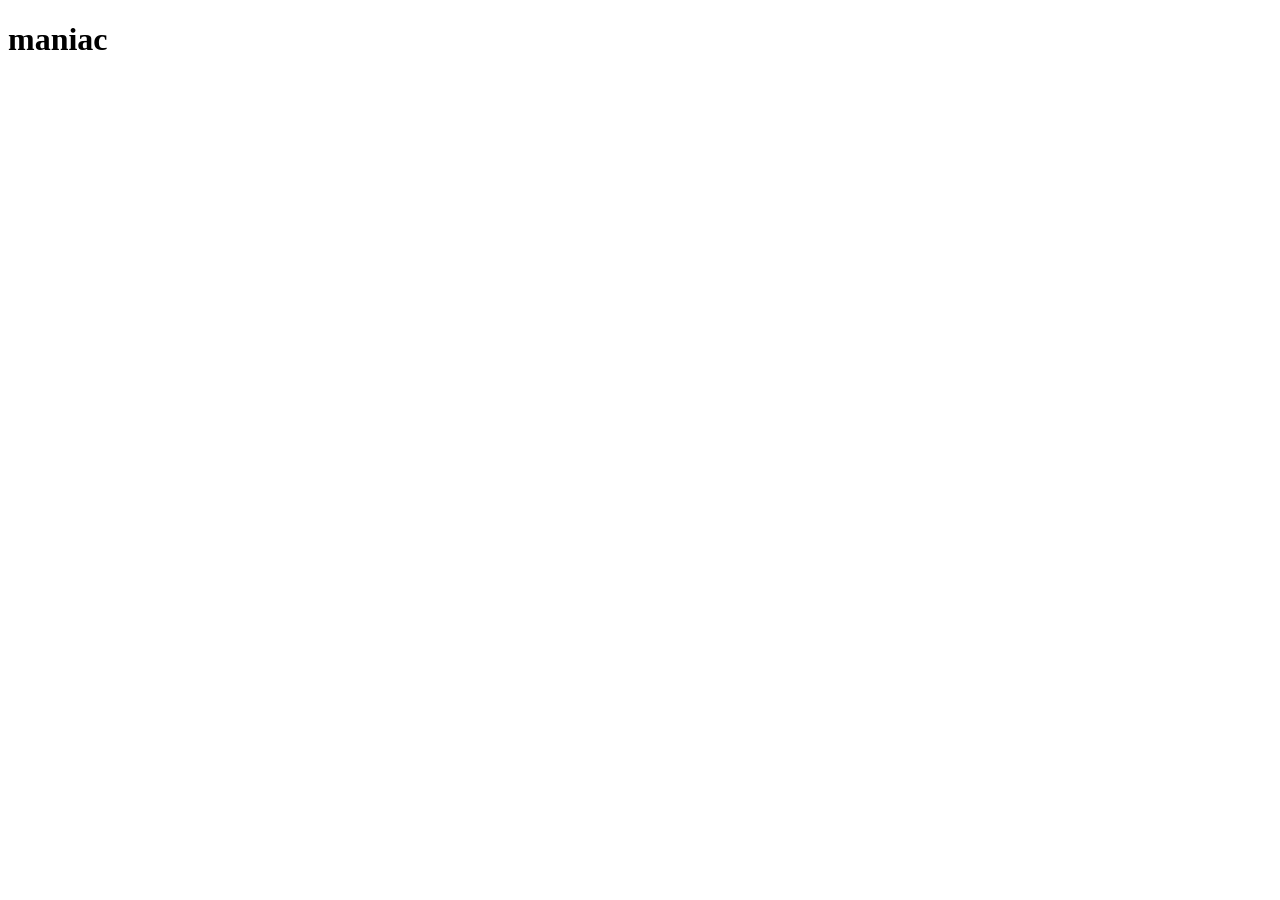
==== index.html @ 3680009d "yo" ====
<!DOCTYPE html>
<html lang="en">
<head>
    <meta charset="UTF-8">
    <meta http-equiv="X-UA-Compatible" content="IE=edge">
    <meta name="viewport" content="width=device-width, initial-scale=1.0">
    <title>Document</title>
</head>
<h1>maniac
    
</h1>
<body>
    
</body>
</html>
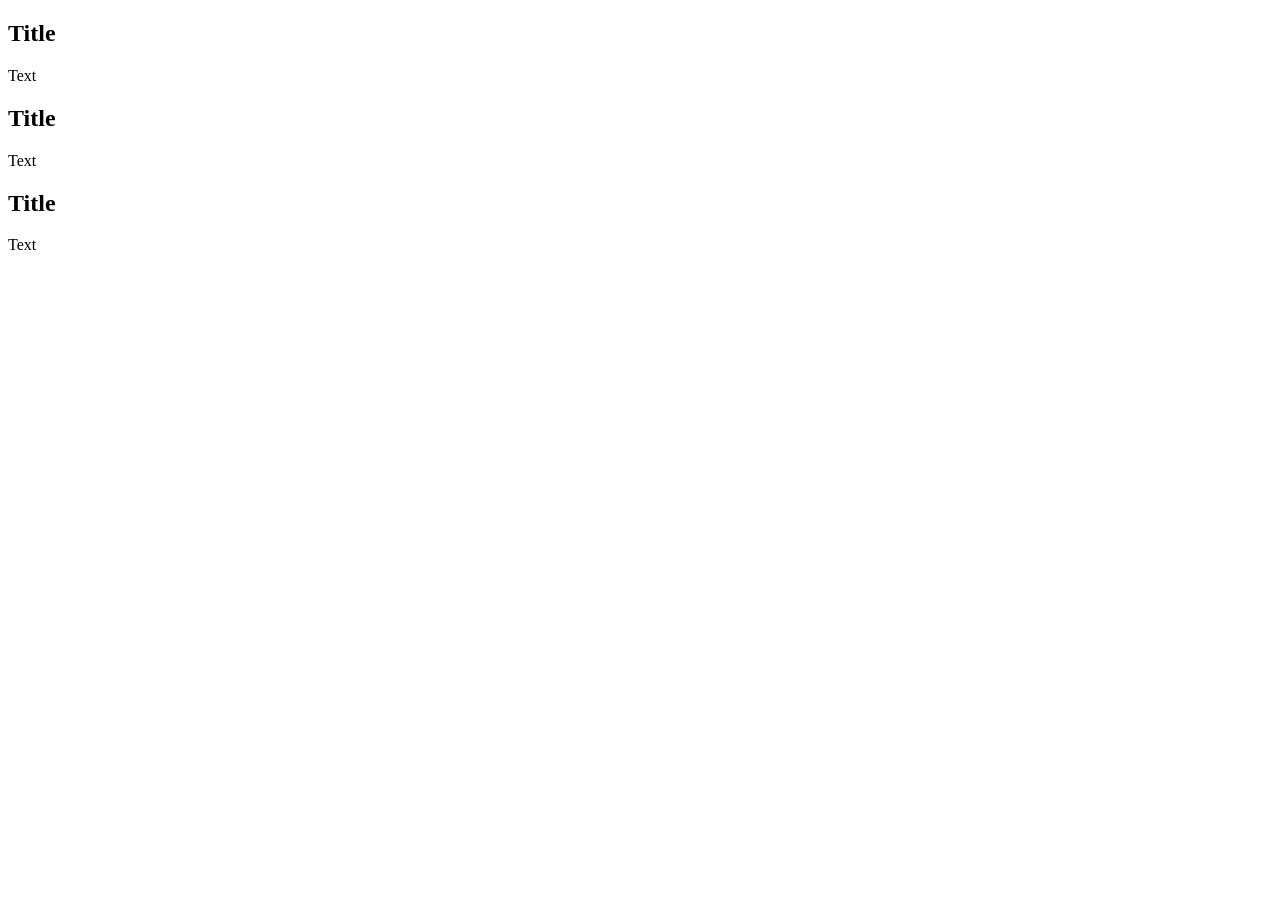
==== commit 804bf000: "html" ====
--- a/index.html
+++ b/index.html
@@ -6,10 +6,30 @@
     <meta name="viewport" content="width=device-width, initial-scale=1.0">
     <title>Document</title>
 </head>
-<h1>maniac
-    
-</h1>
 <body>
+    <section class="container">
+        <div calss="card">
+            <div card="card-image"></div>
+            <h2>Title</h2>
+            <p>Text</p>
+        </div>
+        <div class="card">
+            <div calss="card-image"></div>
+            <h2>Title</h2>
+            <p>Text</p>
+
+        </div>
+        <div class="card">
+            <div calss="card-image"></div>
+            <h2>Title</h2>
+            <p>Text</p>
+
+        </div>
+
+
+        
+    </section>
+
     
 </body>
 </html>
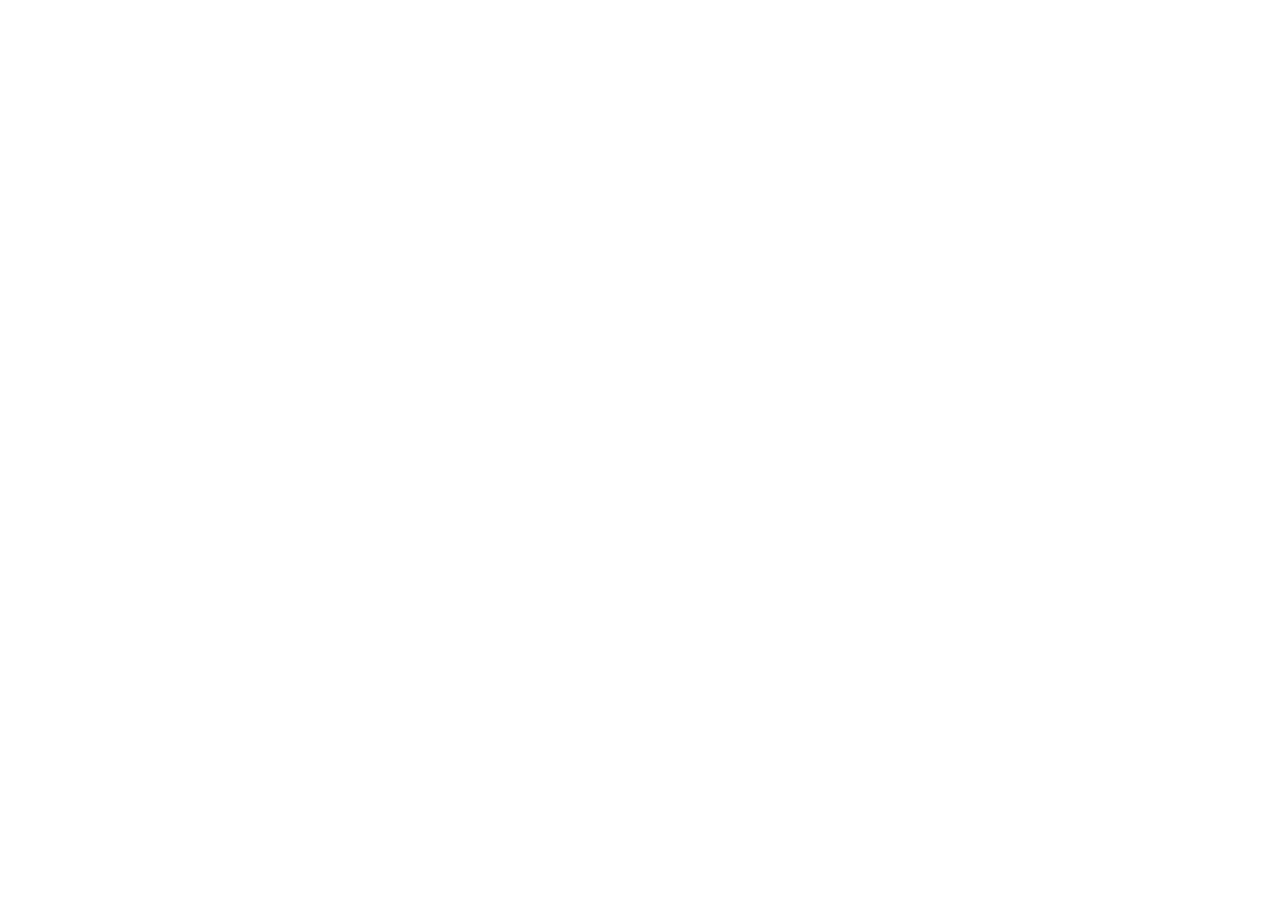
==== commit e2bf0b23: "Create index.html" ====
--- a/index.html
+++ b/index.html
@@ -7,29 +7,6 @@
     <title>Document</title>
 </head>
 <body>
-    <section class="container">
-        <div calss="card">
-            <div card="card-image"></div>
-            <h2>Title</h2>
-            <p>Text</p>
-        </div>
-        <div class="card">
-            <div calss="card-image"></div>
-            <h2>Title</h2>
-            <p>Text</p>
-
-        </div>
-        <div class="card">
-            <div calss="card-image"></div>
-            <h2>Title</h2>
-            <p>Text</p>
-
-        </div>
-
-
-        
-    </section>
-
     
 </body>
-</html>+</html>
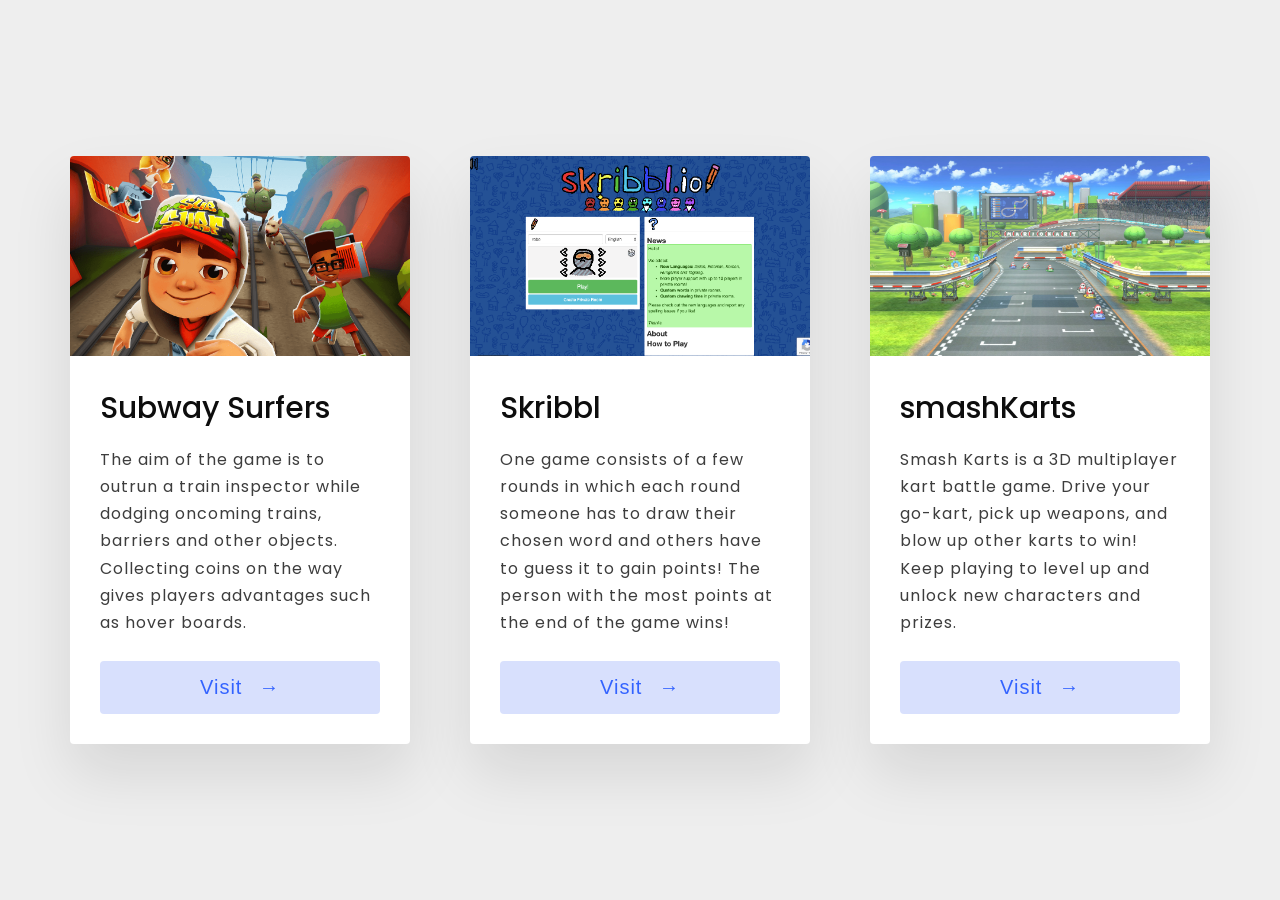
==== commit 469ad15e: "almost" ====
--- a/index.html
+++ b/index.html
@@ -1,12 +1,58 @@
 <!DOCTYPE html>
 <html lang="en">
-<head>
-    <meta charset="UTF-8">
-    <meta http-equiv="X-UA-Compatible" content="IE=edge">
-    <meta name="viewport" content="width=device-width, initial-scale=1.0">
-    <title>Document</title>
-</head>
-<body>
-    
-</body>
+  <head>
+    <meta charset="UTF-8" />
+    <meta name="viewport" content="width=device-width, initial-scale=1.0" />
+    <title>webIQ</title>
+
+    <link rel="stylesheet" href="style.css" />
+  </head>
+
+  <body>
+    <div class="grid">
+      <div class="grid-item">
+        <div class="card">
+          <img class="card-img" src="./img/subway_surfers.png" />
+          <div class="card-content">
+            <h1 class="card-header">Subway Surfers</h1>
+            <p class="card-text">
+                The aim of the game is to outrun a train inspector while dodging oncoming trains, 
+                barriers and other objects. Collecting coins on the way gives players advantages such as hover boards.
+            </p>
+            <button class="card-btn">Visit <span>&rarr;</span></button>
+          </div>
+        </div>
+      </div>
+      <div class="grid-item">
+        <div class="card">
+          <img
+            class="card-img"
+            src="./img/skribble.png"
+            
+          />
+          <div class="card-content">
+            <h1 class="card-header">Skribbl</h1>
+            <p class="card-text">
+                One game consists of a few rounds in which each round someone has to draw their chosen word and others 
+                have to guess it to gain points! The person with the most points at the end of the game wins!
+            </p>
+            <button class="card-btn">Visit <span>&rarr;</span></button>
+          </div>
+        </div>
+      </div>
+      <div class="grid-item">
+        <div class="card">
+          <img class="card-img" src="./img/smashkarts.png" />
+          <div class="card-content">
+            <h1 class="card-header">smashKarts</h1>
+            <p class="card-text">
+                Smash Karts is a 3D multiplayer kart battle game. 
+                Drive your go-kart, pick up weapons, and blow up other karts to win! Keep playing to level up and unlock new characters and prizes.
+            </p>
+            <button class="card-btn">Visit <span>&rarr;</span></button>
+          </div>
+        </div>
+      </div>
+    </div>
+  </body>
 </html>
--- a/style.css
+++ b/style.css
@@ -0,0 +1,108 @@
+@import url("https://fonts.googleapis.com/css?family=Poppins&display=swap");
+
+* {
+  margin: 0;
+  padding: 0;
+}
+
+html {
+  box-sizing: border-box;
+  font-size: 62.5%;
+}
+
+body {
+  background-color: #eee;
+  font-family: "Poppins", sans-serif;
+  display: flex;
+  justify-content: center;
+  align-items: center;
+  min-height: 100vh;
+}
+
+.grid {
+  display: grid;
+  width: 114em;
+  grid-gap: 6rem;
+  grid-template-columns: repeat(auto-fit, minmax(30rem, 1fr));
+  align-items: start;
+}
+
+.grid-item {
+  background-color: #fff;
+  border-radius: 0.4rem;
+  overflow: hidden;
+  box-shadow: 0 3rem 6rem rgba(0, 0, 0, 0.1);
+  cursor: pointer;
+  transition: 0.2s;
+}
+
+.grid-item:hover {
+  transform: translateY(-0.5%);
+  box-shadow: 0 4rem 8rem rgba(0, 0, 0, 0.5);
+}
+
+.card-img {
+  display: block;
+  width: 100%;
+  height: 20rem;
+  object-fit: cover;
+}
+
+.card-content {
+  padding: 3rem;
+}
+
+.card-header {
+  font-size: 3rem;
+  font-weight: 500;
+  color: #0d0d0d;
+  margin-bottom: 1.5rem;
+}
+
+.card-text {
+  font-size: 1.6rem;
+  letter-spacing: 0.1rem;
+  line-height: 1.7;
+  color: #3d3d3d;
+  margin-bottom: 2.5rem;
+}
+
+.card-btn {
+  display: block;
+  width: 100%;
+  padding: 1.5rem;
+  font-size: 2rem;
+  text-align: center;
+  color: #3363ff;
+  background-color: #d8e0fd;
+  border: none;
+  border-radius: 0.4rem;
+  transition: 0.2s;
+  cursor: pointer;
+  letter-spacing: 0.1rem;
+}
+
+.card-btn span {
+  margin-left: 1rem;
+  transition: 0.2s;
+}
+
+.card-btn:hover,
+.card-btn:active {
+  background-color: #c2cffc;
+}
+
+.card-btn:hover span,
+.card-btn:active span {
+  margin-left: 1.5rem;
+}
+
+@media only screen and (max-width: 60em) {
+  body {
+    padding: 3rem;
+  }
+
+  .grid {
+    grid-gap: 3rem;
+  }
+}
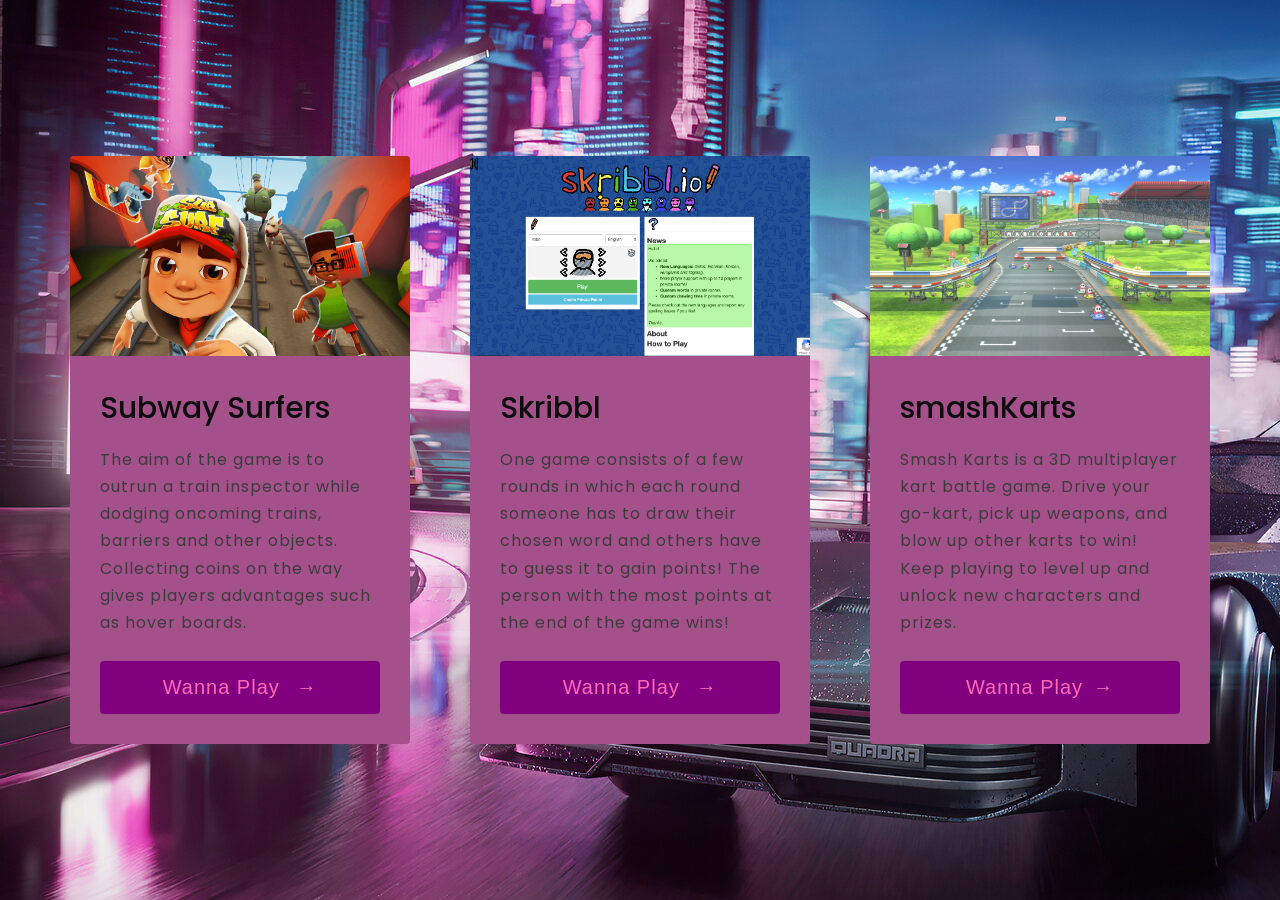
==== commit d7c4676f: "finish almost" ====
--- a/index.html
+++ b/index.html
@@ -3,7 +3,7 @@
   <head>
     <meta charset="UTF-8" />
     <meta name="viewport" content="width=device-width, initial-scale=1.0" />
-    <title>webIQ</title>
+    <title>Maniac</title>
 
     <link rel="stylesheet" href="style.css" />
   </head>
@@ -19,7 +19,7 @@
                 The aim of the game is to outrun a train inspector while dodging oncoming trains, 
                 barriers and other objects. Collecting coins on the way gives players advantages such as hover boards.
             </p>
-            <button class="card-btn">Visit <span>&rarr;</span></button>
+            <button class="card-btn">Wanna Play <span>&rarr;</span></button>
           </div>
         </div>
       </div>
@@ -36,7 +36,7 @@
                 One game consists of a few rounds in which each round someone has to draw their chosen word and others 
                 have to guess it to gain points! The person with the most points at the end of the game wins!
             </p>
-            <button class="card-btn">Visit <span>&rarr;</span></button>
+            <button class="card-btn">Wanna Play <span>&rarr;</span></button>
           </div>
         </div>
       </div>
@@ -49,7 +49,7 @@
                 Smash Karts is a 3D multiplayer kart battle game. 
                 Drive your go-kart, pick up weapons, and blow up other karts to win! Keep playing to level up and unlock new characters and prizes.
             </p>
-            <button class="card-btn">Visit <span>&rarr;</span></button>
+            <button class="card-btn">Wanna Play<span>&rarr;</span></button>
           </div>
         </div>
       </div>
--- a/style.css
+++ b/style.css
@@ -11,7 +11,7 @@
 }
 
 body {
-  background-color: #eee;
+  background-image: url(../img/background.jpg);
   font-family: "Poppins", sans-serif;
   display: flex;
   justify-content: center;
@@ -28,18 +28,20 @@
 }
 
 .grid-item {
-  background-color: #fff;
+  background-color: #a4508b;
+  
   border-radius: 0.4rem;
   overflow: hidden;
-  box-shadow: 0 3rem 6rem rgba(0, 0, 0, 0.1);
+  box-shadow: #800080;
   cursor: pointer;
   transition: 0.2s;
 }
 
 .grid-item:hover {
   transform: translateY(-0.5%);
-  box-shadow: 0 4rem 8rem rgba(0, 0, 0, 0.5);
+  box-shadow:#800080;
 }
+
 
 .card-img {
   display: block;
@@ -73,14 +75,15 @@
   padding: 1.5rem;
   font-size: 2rem;
   text-align: center;
-  color: #3363ff;
-  background-color: #d8e0fd;
-  border: none;
+  color: #FF69B4;
+  background-color: #800080;
+  border:none;
   border-radius: 0.4rem;
   transition: 0.2s;
   cursor: pointer;
   letter-spacing: 0.1rem;
 }
+
 
 .card-btn span {
   margin-left: 1rem;
@@ -89,7 +92,7 @@
 
 .card-btn:hover,
 .card-btn:active {
-  background-color: #c2cffc;
+  background-color: #FFC0CB;
 }
 
 .card-btn:hover span,
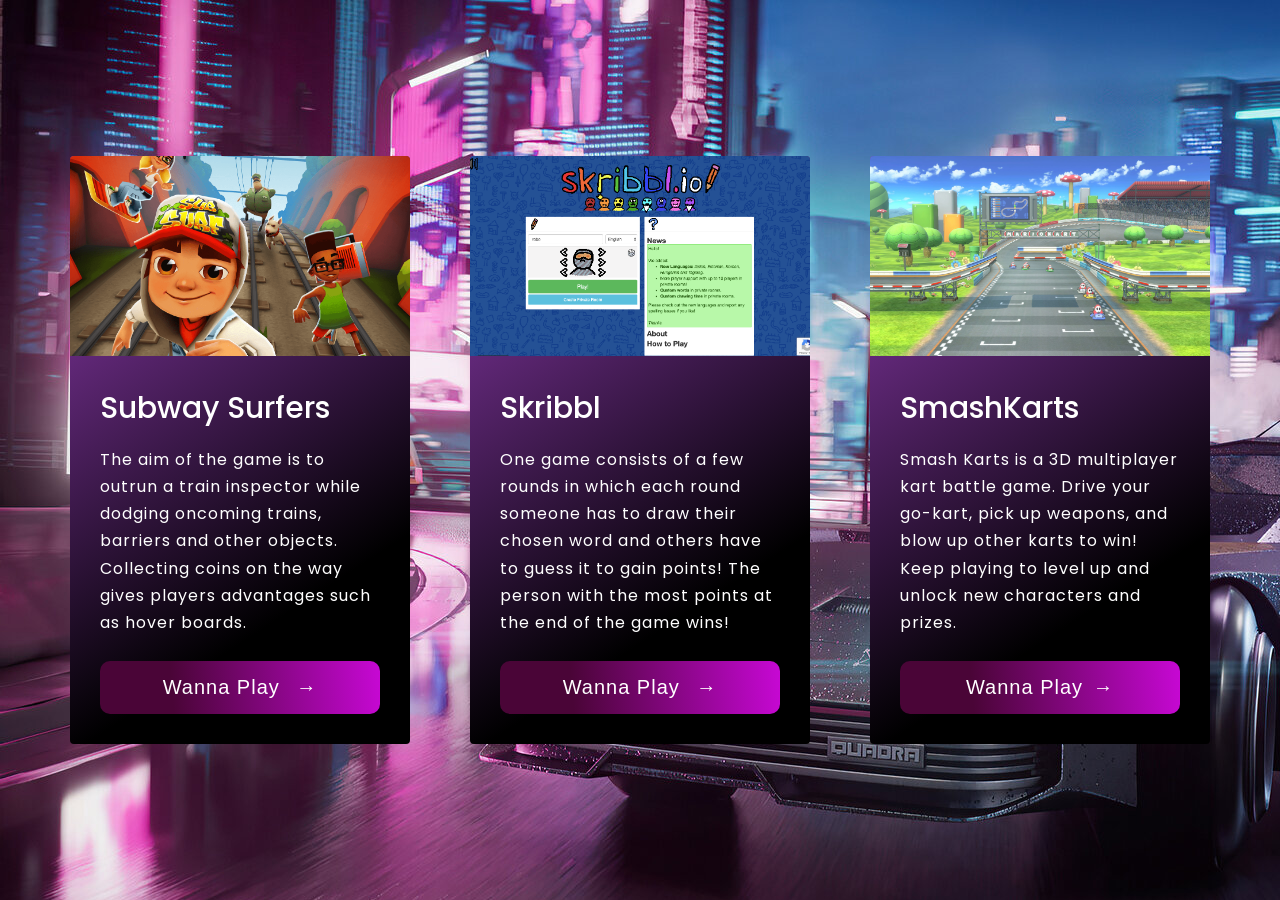
==== commit f110d885: "finish for now" ====
--- a/index.html
+++ b/index.html
@@ -44,7 +44,7 @@
         <div class="card">
           <img class="card-img" src="./img/smashkarts.png" />
           <div class="card-content">
-            <h1 class="card-header">smashKarts</h1>
+            <h1 class="card-header">SmashKarts</h1>
             <p class="card-text">
                 Smash Karts is a 3D multiplayer kart battle game. 
                 Drive your go-kart, pick up weapons, and blow up other karts to win! Keep playing to level up and unlock new characters and prizes.
--- a/style.css
+++ b/style.css
@@ -28,7 +28,8 @@
 }
 
 .grid-item {
-  background-color: #a4508b;
+  background-color:  #923cb5;
+  background-image: linear-gradient(147deg, #923cb5 0%, #000000 74%);;
   
   border-radius: 0.4rem;
   overflow: hidden;
@@ -57,15 +58,16 @@
 .card-header {
   font-size: 3rem;
   font-weight: 500;
-  color: #0d0d0d;
+  color: #fff;
   margin-bottom: 1.5rem;
+  
 }
 
 .card-text {
   font-size: 1.6rem;
   letter-spacing: 0.1rem;
   line-height: 1.7;
-  color: #3d3d3d;
+  color: #fff;
   margin-bottom: 2.5rem;
 }
 
@@ -75,10 +77,11 @@
   padding: 1.5rem;
   font-size: 2rem;
   text-align: center;
-  color: #FF69B4;
-  background-color: #800080;
-  border:none;
-  border-radius: 0.4rem;
+  color: #fff;
+  background-color:  #6247aa;
+  background-image: linear-gradient(265deg, #c708d4 0%, #4a0537 74%);
+  border: #000;
+  border-radius: 1rem;
   transition: 0.2s;
   cursor: pointer;
   letter-spacing: 0.1rem;
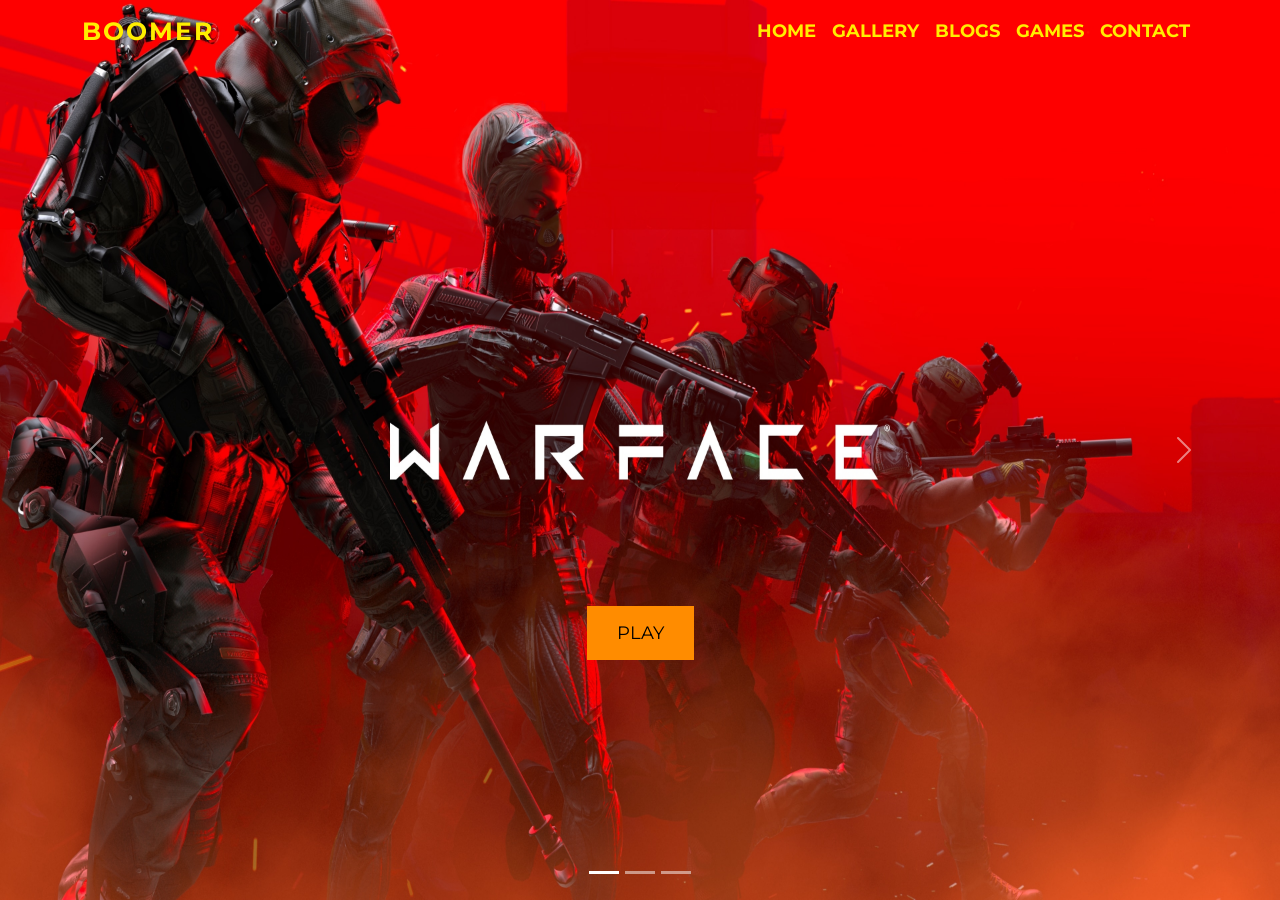
==== commit 69566260: "Banner page" ====
--- a/index.html
+++ b/index.html
@@ -1,58 +1,75 @@
 <!DOCTYPE html>
+<!--divinectorweb.com-->
 <html lang="en">
-  <head>
-    <meta charset="UTF-8" />
-    <meta name="viewport" content="width=device-width, initial-scale=1.0" />
-    <title>Maniac</title>
+<head>
+	<meta charset="UTF-8">
+	<title>BOOMER</title>
+	<link href="https://fonts.googleapis.com/css2?family=Montserrat:wght@400;500;700;900&display=swap" rel="stylesheet">
+	<link href="https://cdn.jsdelivr.net/npm/bootstrap@5.1.0/dist/css/bootstrap.min.css" rel="stylesheet">
+	<link href="https://cdnjs.cloudflare.com/ajax/libs/animate.css/3.7.2/animate.min.css" rel="stylesheet">
+	<link href="style.css" rel="stylesheet">
+</head>
+<body>
+    <!--Navbar-->
 
-    <link rel="stylesheet" href="style.css" />
-  </head>
-
-  <body>
-    <div class="grid">
-      <div class="grid-item">
-        <div class="card">
-          <img class="card-img" src="./img/subway_surfers.png" />
-          <div class="card-content">
-            <h1 class="card-header">Subway Surfers</h1>
-            <p class="card-text">
-                The aim of the game is to outrun a train inspector while dodging oncoming trains, 
-                barriers and other objects. Collecting coins on the way gives players advantages such as hover boards.
-            </p>
-            <button class="card-btn">Wanna Play <span>&rarr;</span></button>
-          </div>
-        </div>
-      </div>
-      <div class="grid-item">
-        <div class="card">
-          <img
-            class="card-img"
-            src="./img/skribble.png"
-            
-          />
-          <div class="card-content">
-            <h1 class="card-header">Skribbl</h1>
-            <p class="card-text">
-                One game consists of a few rounds in which each round someone has to draw their chosen word and others 
-                have to guess it to gain points! The person with the most points at the end of the game wins!
-            </p>
-            <button class="card-btn">Wanna Play <span>&rarr;</span></button>
-          </div>
-        </div>
-      </div>
-      <div class="grid-item">
-        <div class="card">
-          <img class="card-img" src="./img/smashkarts.png" />
-          <div class="card-content">
-            <h1 class="card-header">SmashKarts</h1>
-            <p class="card-text">
-                Smash Karts is a 3D multiplayer kart battle game. 
-                Drive your go-kart, pick up weapons, and blow up other karts to win! Keep playing to level up and unlock new characters and prizes.
-            </p>
-            <button class="card-btn">Wanna Play<span>&rarr;</span></button>
-          </div>
-        </div>
-      </div>
-    </div>
-  </body>
+	<nav class="navbar navbar-expand-lg navbar-light bg-light fixed-top">
+		<div class="container">
+			<a class="navbar-brand" href="#">BOOMER </a> <button aria-controls="navbarSupportedContent" aria-expanded="false" aria-label="Toggle navigation" class="navbar-toggler" data-bs-target="#navbarSupportedContent" data-bs-toggle="collapse" type="button"><span class="navbar-toggler-icon"></span></button>
+			<div class="collapse navbar-collapse" id="navbarSupportedContent">
+				<ul class="navbar-nav ms-auto mb-2 mb-lg-0">
+					<li class="nav-item">
+						<a class="nav-link" href="#">Home</a>
+					</li>
+					<li class="nav-item">
+						<a class="nav-link" href="#">Gallery</a>
+					</li>
+					<li class="nav-item">
+						<a class="nav-link" href="#">Blogs</a>
+					</li>
+					<li class="nav-item">
+						<a class="nav-link" href="#">Games</a>
+					</li>
+					<li class="nav-item">
+						<a class="nav-link" href="#">Contact</a>
+					</li>
+				</ul>
+			</div>
+		</div>
+	</nav>
+	<div class="carousel slide" data-bs-ride="carousel" id="carouselExampleIndicators">
+		<div class="carousel-indicators">
+			<button aria-label="Slide 1" class="active" data-bs-slide-to="0" data-bs-target="#carouselExampleIndicators" type="button"></button> <button aria-label="Slide 2" data-bs-slide-to="1" data-bs-target="#carouselExampleIndicators" type="button"></button> <button aria-label="Slide 3" data-bs-slide-to="2" data-bs-target="#carouselExampleIndicators" type="button"></button>
+		</div>
+		<div class="carousel-inner carousel-fade">
+			<div class="carousel-item active">
+				<img alt="..." class="d-block w-100" src="Assets/image/g1.jpg">
+				<div class="carousel-caption">
+					
+					<p class="animated bounceInRight" style="animation-delay: 0.5s"><a href="#">PLAY</a></p>
+				</div>
+			</div>
+			<div class="carousel-item">
+				<img alt="..." class="d-block w-100" src="Assets/image/g2.jpg">
+				<div class="carousel-caption">
+					
+					<p class="animated bounceInRight" style="animation-delay: 0.5s"><a href="#">PLAY</a></p>
+				</div>
+			</div>
+			<div class="carousel-item">
+				<img alt="..." class="d-block w-100" src="Assets/image/g3.jpg">
+				<div class="carousel-caption">
+				<!--	<h5 class="animated bounceInRight" style="animation-delay: 1s">Skribble.io</h5>
+					<p class="animated bounceInLeft d-none d-md-block" style="animation-delay: 2s">Lorem ipsum dolor sit amet, consectetur adipisicing elit. Maxime, nulla, tempore. Deserunt excepturi quas vero.</p>-->-->
+					<p class="animated bounceInRight" style="animation-delay: 0.5s"><a href="#">PLAY</a></p>
+				</div>
+			</div>
+		</div><button class="carousel-control-prev" data-bs-slide="prev" data-bs-target="#carouselExampleIndicators" type="button"><span aria-hidden="true" class="carousel-control-prev-icon"></span> <span class="visually-hidden">Previous</span></button> <button class="carousel-control-next" data-bs-slide="next" data-bs-target="#carouselExampleIndicators" type="button"><span aria-hidden="true" class="carousel-control-next-icon"></span> <span class="visually-hidden">Next</span></button>
+	</div>
+	<script src="https://cdnjs.cloudflare.com/ajax/libs/jquery/3.6.0/jquery.min.js">
+	</script> 
+	<script src="https://cdn.jsdelivr.net/npm/@popperjs/core@2.9.3/dist/umd/popper.min.js">
+	</script> 
+	<script src="https://cdn.jsdelivr.net/npm/bootstrap@5.1.0/dist/js/bootstrap.min.js">
+	</script>
+</body>
 </html>
--- a/style.css
+++ b/style.css
@@ -1,114 +1,81 @@
-@import url("https://fonts.googleapis.com/css?family=Poppins&display=swap");
-
 * {
-  margin: 0;
-  padding: 0;
+	font-family: 'Montserrat', sans-serif;
 }
-
-html {
-  box-sizing: border-box;
-  font-size: 62.5%;
+.bg-light {
+	background-color: transparent !important;
 }
-
-body {
-  background-image: url(../img/background.jpg);
-  font-family: "Poppins", sans-serif;
-  display: flex;
-  justify-content: center;
-  align-items: center;
-  min-height: 100vh;
+.carousel-item {
+	height: 100vh;
+	min-height: 300px;
 }
-
-.grid {
-  display: grid;
-  width: 114em;
-  grid-gap: 6rem;
-  grid-template-columns: repeat(auto-fit, minmax(30rem, 1fr));
-  align-items: start;
+.carousel-caption {
+	bottom: 220px;
 }
-
-.grid-item {
-  background-color:  #923cb5;
-  background-image: linear-gradient(147deg, #923cb5 0%, #000000 74%);;
-  
-  border-radius: 0.4rem;
-  overflow: hidden;
-  box-shadow: #800080;
-  cursor: pointer;
-  transition: 0.2s;
+.carousel-caption h5 {
+	font-size: 45px;
+	text-transform: uppercase;
+	letter-spacing: 2px;
+	margin-top: 25px;
 }
-
-.grid-item:hover {
-  transform: translateY(-0.5%);
-  box-shadow:#800080;
+.carousel-caption p {
+	width: 60%;
+	margin: auto;
+	font-size: 18px;
+	line-height: 1.9;
 }
-
-
-.card-img {
-  display: block;
-  width: 100%;
-  height: 20rem;
-  object-fit: cover;
+.carousel-caption a {
+	text-transform: uppercase;
+	text-decoration: none;
+	background: darkorange;
+	padding: 10px 30px;
+	display: inline-block;
+	color: #000;
+	margin-top: 15px;
 }
-
-.card-content {
-  padding: 3rem;
+.navbar-nav a {
+	font-size: 18px;
+	text-transform: uppercase;
+	font-weight: bold;
+    
 }
-
-.card-header {
-  font-size: 3rem;
-  font-weight: 500;
-  color: #fff;
-  margin-bottom: 1.5rem;
-  
+.navbar-light .navbar-brand {
+	color: rgb(255, 238, 0);
+	font-size: 25px;
+	text-transform: uppercase;
+	font-weight: bold;
+	letter-spacing: 2px;
 }
-
-.card-text {
-  font-size: 1.6rem;
-  letter-spacing: 0.1rem;
-  line-height: 1.7;
-  color: #fff;
-  margin-bottom: 2.5rem;
+.navbar-light .navbar-brand:focus, .navbar-light .navbar-brand:hover {
+	color: #fff;
 }
-
-.card-btn {
-  display: block;
-  width: 100%;
-  padding: 1.5rem;
-  font-size: 2rem;
-  text-align: center;
-  color: #fff;
-  background-color:  #6247aa;
-  background-image: linear-gradient(265deg, #c708d4 0%, #4a0537 74%);
-  border: #000;
-  border-radius: 1rem;
-  transition: 0.2s;
-  cursor: pointer;
-  letter-spacing: 0.1rem;
+.navbar-light .navbar-nav .nav-link {
+	color: rgb(255, 238, 0);
 }
-
-
-.card-btn span {
-  margin-left: 1rem;
-  transition: 0.2s;
+.navbar-light .navbar-nav .nav-link:focus, .navbar-light .navbar-nav .nav-link:hover {
+	color: #fff;
 }
-
-.card-btn:hover,
-.card-btn:active {
-  background-color: #FFC0CB;
+.w-100 {
+	height: 100vh;
 }
-
-.card-btn:hover span,
-.card-btn:active span {
-  margin-left: 1.5rem;
+.navbar-toggler {
+	padding: 1px 5px;
+	font-size: 18px;
+	line-height: 0.3;
+	background: rgb(255, 238, 0);
 }
-
-@media only screen and (max-width: 60em) {
-  body {
-    padding: 3rem;
-  }
-
-  .grid {
-    grid-gap: 3rem;
-  }
+@media only screen and (max-width: 767px) {
+	.navbar-nav {
+		text-align: center;
+		background: rgba(0, 0, 0, 0.5);
+	}
+	.carousel-caption {
+		bottom: 165px;
+	}
+	.carousel-caption h5 {
+		font-size: 17px;
+	}
+	.carousel-caption a {
+		padding: 10px 15px;
+		font-size: 15px;
+	}
 }
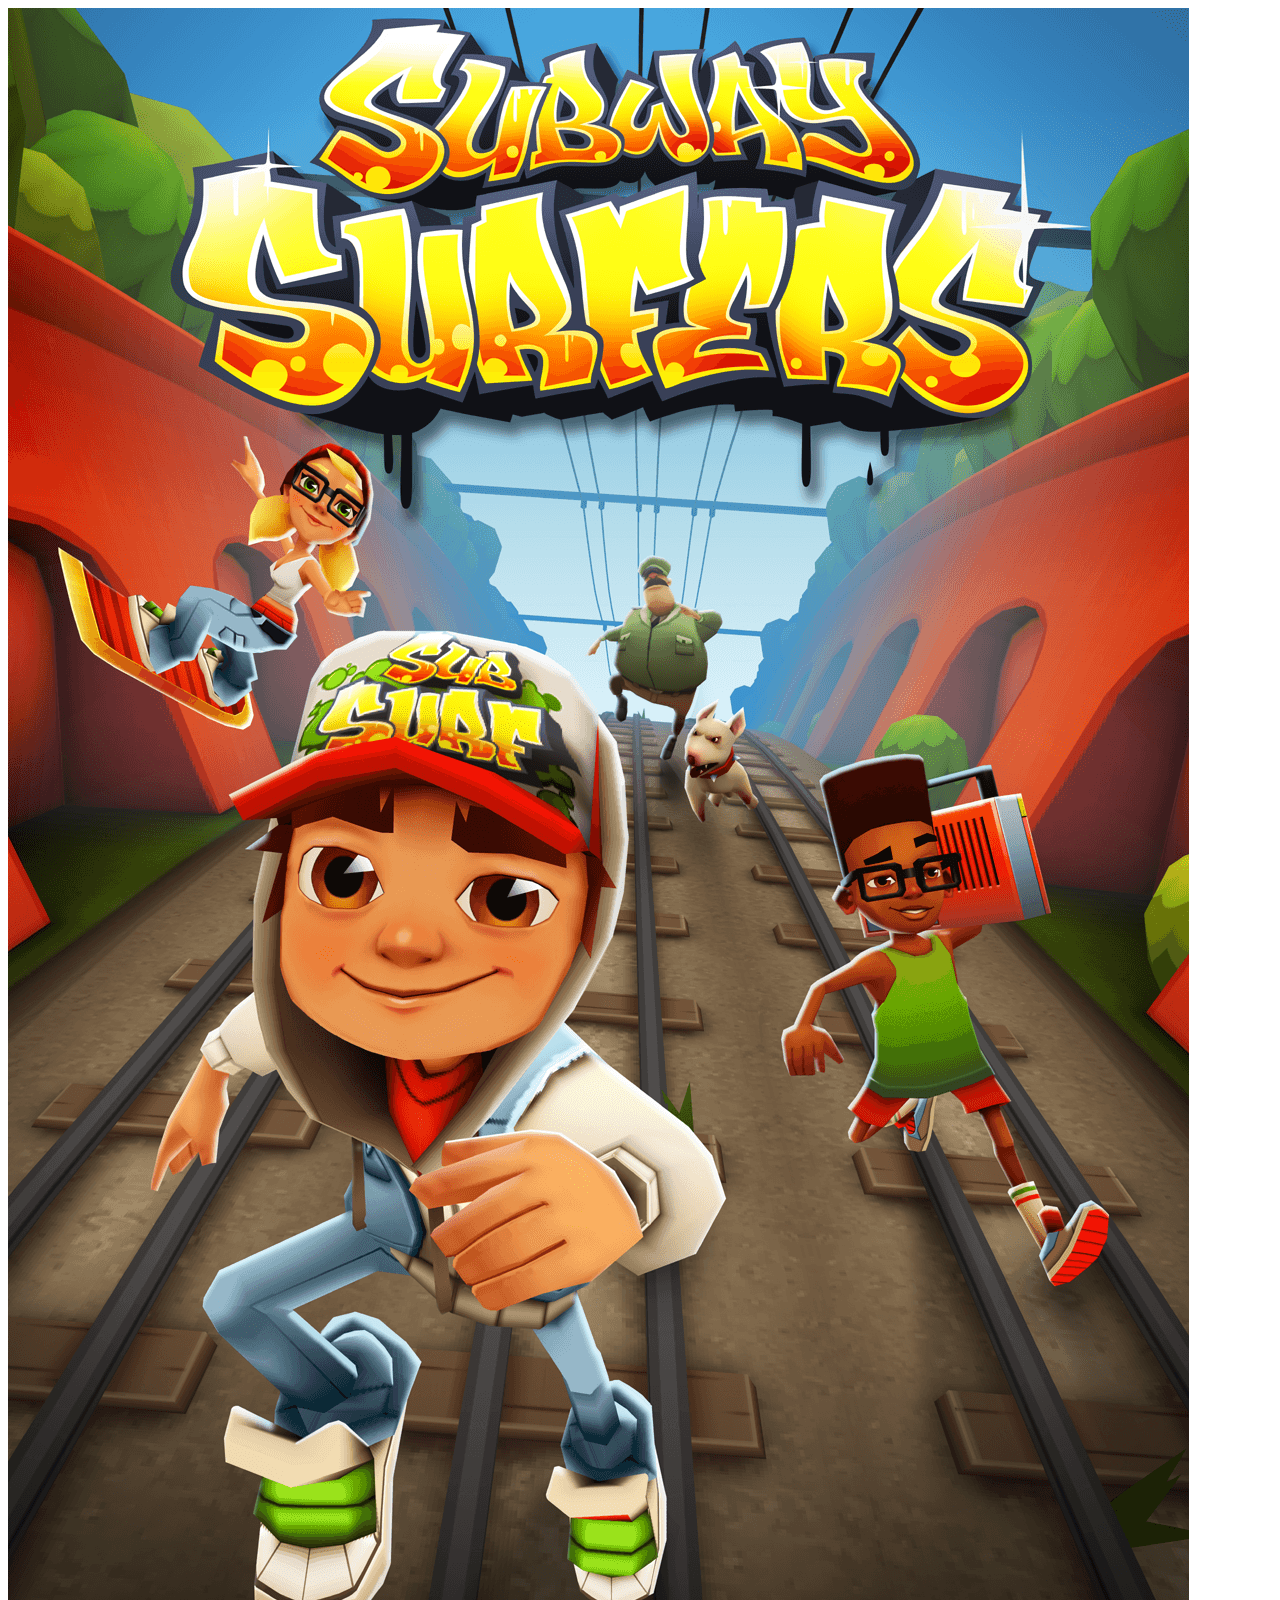
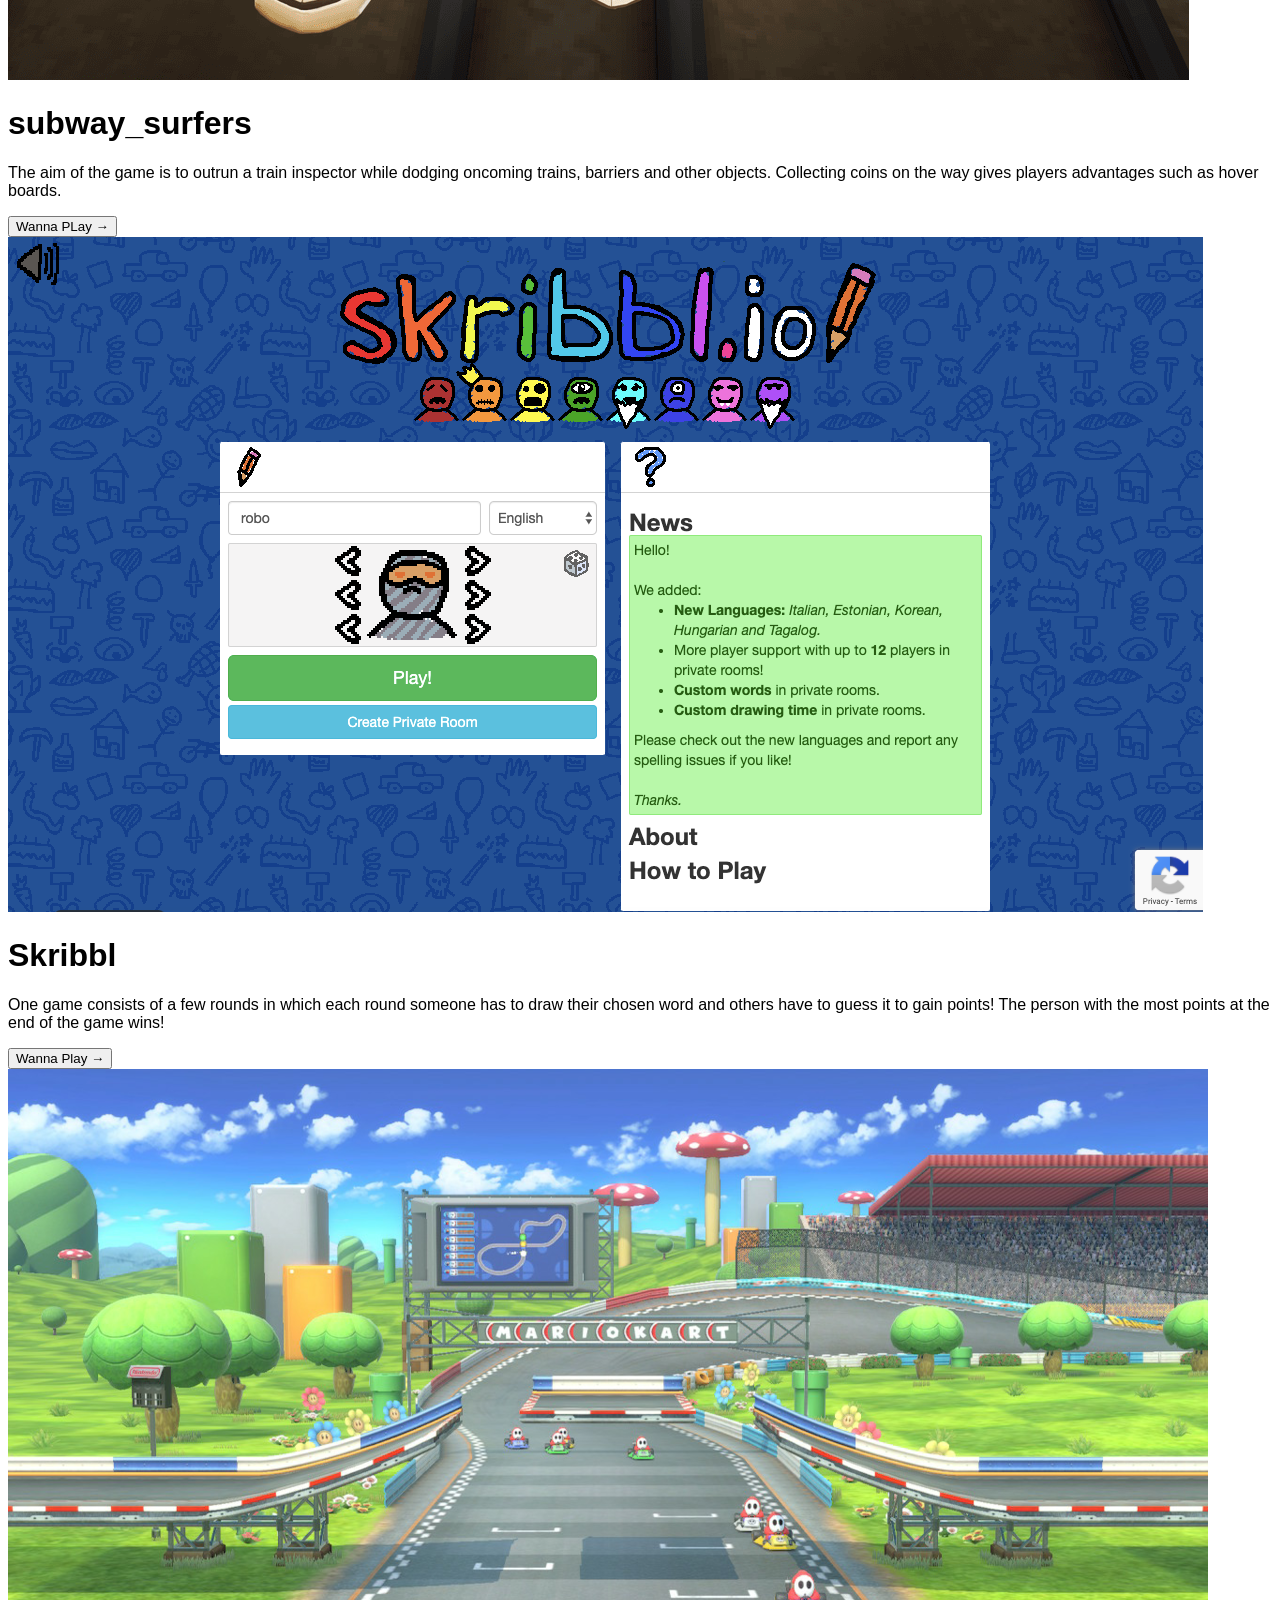
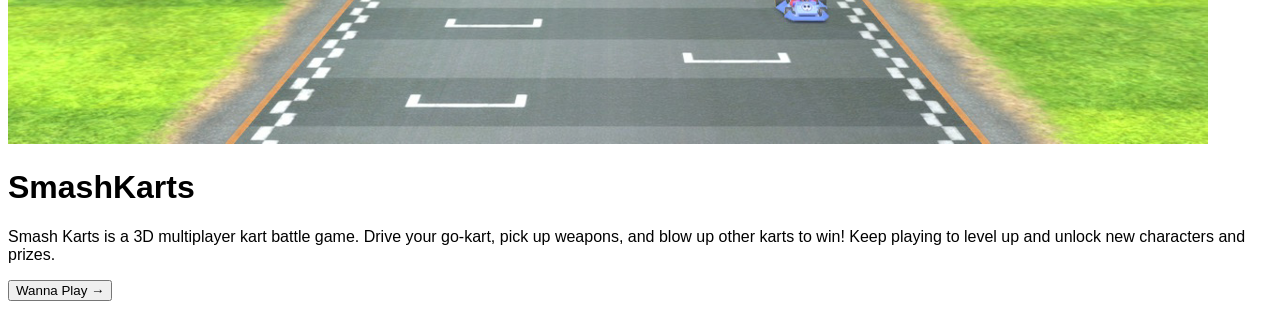
==== commit 69ca663f: "new" ====
--- a/index.html
+++ b/index.html
@@ -1,75 +1,60 @@
 <!DOCTYPE html>
-<!--divinectorweb.com-->
 <html lang="en">
-<head>
-	<meta charset="UTF-8">
-	<title>BOOMER</title>
-	<link href="https://fonts.googleapis.com/css2?family=Montserrat:wght@400;500;700;900&display=swap" rel="stylesheet">
-	<link href="https://cdn.jsdelivr.net/npm/bootstrap@5.1.0/dist/css/bootstrap.min.css" rel="stylesheet">
-	<link href="https://cdnjs.cloudflare.com/ajax/libs/animate.css/3.7.2/animate.min.css" rel="stylesheet">
-	<link href="style.css" rel="stylesheet">
-</head>
-<body>
-    <!--Navbar-->
+  <head>
+    <meta charset="UTF-8" />
+    <meta name="viewport" content="width=device-width, initial-scale=1.0" />
+    <title>Maniac</title>
 
-	<nav class="navbar navbar-expand-lg navbar-light bg-light fixed-top">
-		<div class="container">
-			<a class="navbar-brand" href="#">BOOMER </a> <button aria-controls="navbarSupportedContent" aria-expanded="false" aria-label="Toggle navigation" class="navbar-toggler" data-bs-target="#navbarSupportedContent" data-bs-toggle="collapse" type="button"><span class="navbar-toggler-icon"></span></button>
-			<div class="collapse navbar-collapse" id="navbarSupportedContent">
-				<ul class="navbar-nav ms-auto mb-2 mb-lg-0">
-					<li class="nav-item">
-						<a class="nav-link" href="#">Home</a>
-					</li>
-					<li class="nav-item">
-						<a class="nav-link" href="#">Gallery</a>
-					</li>
-					<li class="nav-item">
-						<a class="nav-link" href="#">Blogs</a>
-					</li>
-					<li class="nav-item">
-						<a class="nav-link" href="#">Games</a>
-					</li>
-					<li class="nav-item">
-						<a class="nav-link" href="#">Contact</a>
-					</li>
-				</ul>
-			</div>
-		</div>
-	</nav>
-	<div class="carousel slide" data-bs-ride="carousel" id="carouselExampleIndicators">
-		<div class="carousel-indicators">
-			<button aria-label="Slide 1" class="active" data-bs-slide-to="0" data-bs-target="#carouselExampleIndicators" type="button"></button> <button aria-label="Slide 2" data-bs-slide-to="1" data-bs-target="#carouselExampleIndicators" type="button"></button> <button aria-label="Slide 3" data-bs-slide-to="2" data-bs-target="#carouselExampleIndicators" type="button"></button>
-		</div>
-		<div class="carousel-inner carousel-fade">
-			<div class="carousel-item active">
-				<img alt="..." class="d-block w-100" src="Assets/image/g1.jpg">
-				<div class="carousel-caption">
-					
-					<p class="animated bounceInRight" style="animation-delay: 0.5s"><a href="#">PLAY</a></p>
-				</div>
-			</div>
-			<div class="carousel-item">
-				<img alt="..." class="d-block w-100" src="Assets/image/g2.jpg">
-				<div class="carousel-caption">
-					
-					<p class="animated bounceInRight" style="animation-delay: 0.5s"><a href="#">PLAY</a></p>
-				</div>
-			</div>
-			<div class="carousel-item">
-				<img alt="..." class="d-block w-100" src="Assets/image/g3.jpg">
-				<div class="carousel-caption">
-				<!--	<h5 class="animated bounceInRight" style="animation-delay: 1s">Skribble.io</h5>
-					<p class="animated bounceInLeft d-none d-md-block" style="animation-delay: 2s">Lorem ipsum dolor sit amet, consectetur adipisicing elit. Maxime, nulla, tempore. Deserunt excepturi quas vero.</p>-->-->
-					<p class="animated bounceInRight" style="animation-delay: 0.5s"><a href="#">PLAY</a></p>
-				</div>
-			</div>
-		</div><button class="carousel-control-prev" data-bs-slide="prev" data-bs-target="#carouselExampleIndicators" type="button"><span aria-hidden="true" class="carousel-control-prev-icon"></span> <span class="visually-hidden">Previous</span></button> <button class="carousel-control-next" data-bs-slide="next" data-bs-target="#carouselExampleIndicators" type="button"><span aria-hidden="true" class="carousel-control-next-icon"></span> <span class="visually-hidden">Next</span></button>
-	</div>
-	<script src="https://cdnjs.cloudflare.com/ajax/libs/jquery/3.6.0/jquery.min.js">
-	</script> 
-	<script src="https://cdn.jsdelivr.net/npm/@popperjs/core@2.9.3/dist/umd/popper.min.js">
-	</script> 
-	<script src="https://cdn.jsdelivr.net/npm/bootstrap@5.1.0/dist/js/bootstrap.min.js">
-	</script>
-</body>
+    <link rel="stylesheet" href="style.css" />
+  </head>
+
+  <body>
+    <div class="grid">
+      <div class="grid-item">
+        <div class="card">
+          <img class="card-img" src="./img/subway_surfers.png"  />
+          <div class="card-content">
+            <h1 class="card-header">subway_surfers</h1>
+            <p class="card-text">
+              The aim of the game is to outrun a train inspector 
+              while dodging oncoming trains, barriers and other objects. 
+              Collecting coins on the way gives players advantages such as hover boards.
+            </p>
+            <button class="card-btn">Wanna PLay <span>&rarr;</span></button>
+          </div>
+        </div>
+      </div>
+      <div class="grid-item">
+        <div class="card">
+          <img
+            class="card-img"
+            src="./img/skribble.png"
+            
+          />
+          <div class="card-content">
+            <h1 class="card-header">Skribbl</h1>
+            <p class="card-text">
+              One game consists of a few rounds in which each round someone has to draw their 
+              chosen word and others have to guess it to gain points! The person with the most points at the end of the game wins!
+              
+            </p>
+            <button class="card-btn">Wanna Play <span>&rarr;</span></button>
+          </div>
+        </div>
+      </div>
+      <div class="grid-item">
+        <div class="card">
+          <img class="card-img" src="./img/smashkarts.png"/>
+          <div class="card-content">
+            <h1 class="card-header">SmashKarts</h1>
+            <p class="card-text">
+              Smash Karts is a 3D multiplayer kart battle game. Drive your go-kart, 
+              pick up weapons, and blow up other karts to win! Keep playing to level up and unlock new characters and prizes.
+            </p>
+            <button class="card-btn">Wanna Play <span>&rarr;</span></button>
+          </div>
+        </div>
+      </div>
+    </div>
+  </body>
 </html>
